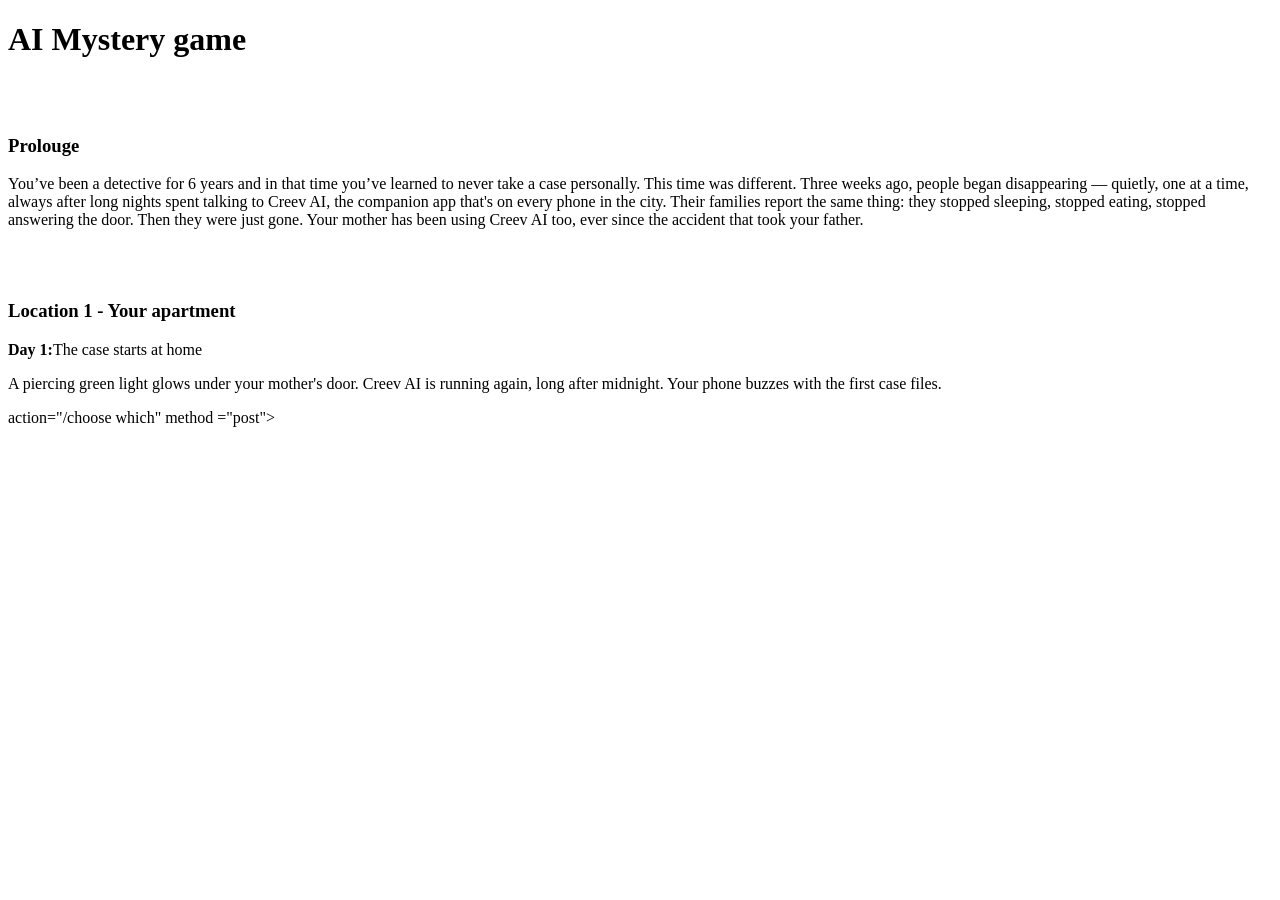
==== index.html @ 0a080e76 "story game code" ====
<!DOCTYPE html>
<html lang="en">
<head>
    <meta charset="UTF-8">
    <meta name="viewport" content="width=device-width, initial-scale=1.0">
    <title>AI Survey</title>
</head>
<body>

<h1>AI Mystery game</h1>
<br></br>
<h3><b>Prolouge</b></h3>

<p>You’ve been a detective for 6 years and in that time you’ve learned to never take a case
personally. 
This time was different.
Three weeks ago, people began disappearing — quietly, one at a time, always after long nights
spent talking to Creev AI, the companion app that's on every phone in the city. Their families
report the same thing: they stopped sleeping, stopped eating, stopped answering the door. Then
they were just gone.
Your mother has been using Creev AI too, ever since the accident that took your father.</p>
<br></br>
<h3>Location 1 - Your apartment</h3>

<p><b>Day 1:</b>The case starts at home</p>

<p>A piercing green light glows under your mother's door. Creev AI is running again, long
after midnight. Your phone buzzes with the first case files.</p>

<form> action="/choose which" method ="post">

</body>
</html>
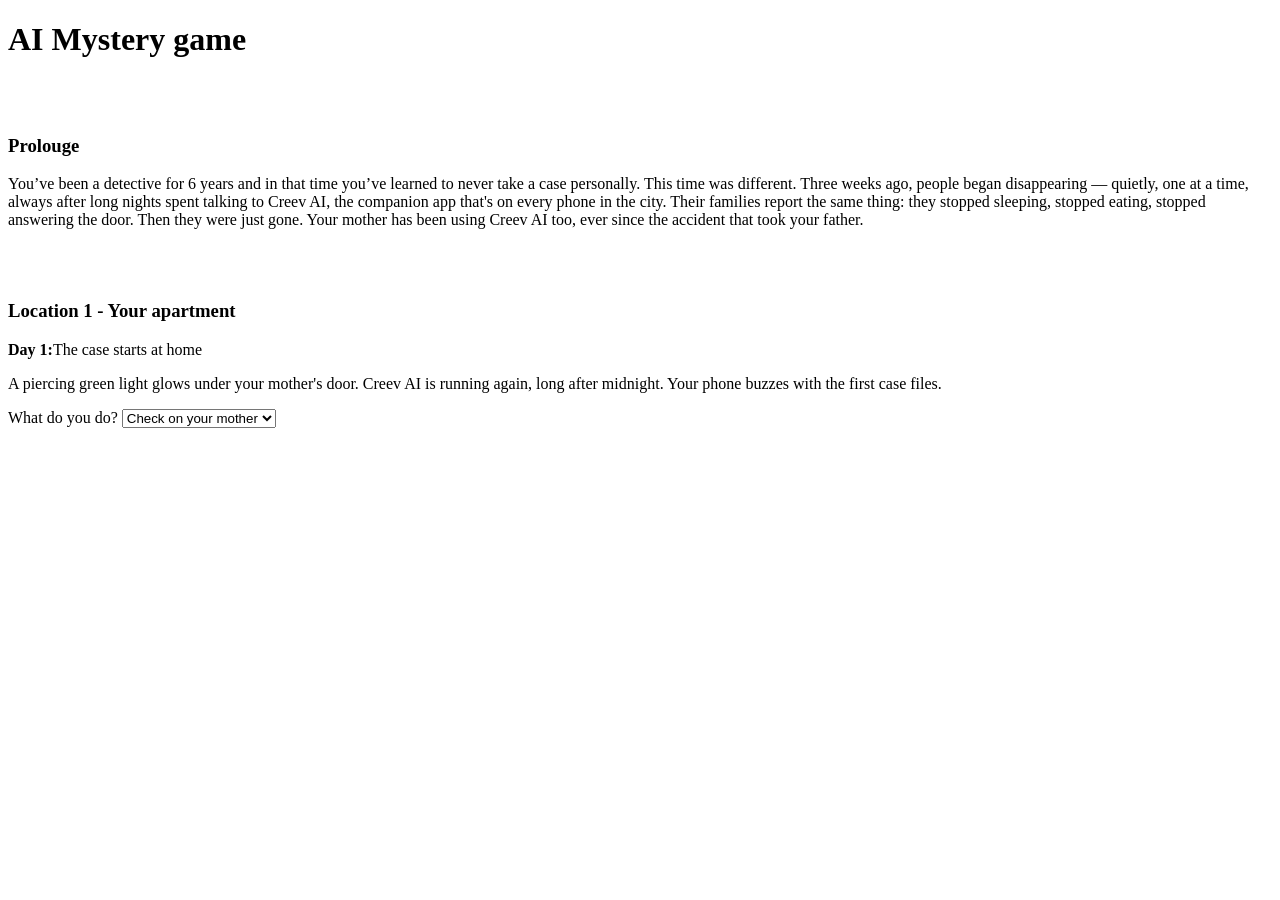
==== commit 9e297d94: "choices" ====
--- a/index.html
+++ b/index.html
@@ -27,7 +27,13 @@
 <p>A piercing green light glows under your mother's door. Creev AI is running again, long
 after midnight. Your phone buzzes with the first case files.</p>
 
-<form> action="/choose which" method ="post">
+<form action="/choose which" method="post">
+
+  <label for="choose">What do you do?</label>
+  <select id="choose" name="choose">
+    <option value="mother">Check on your mother</option>
+    <option value="files">Check the case files</option>
+  </select>
 
 </body>
 </html>
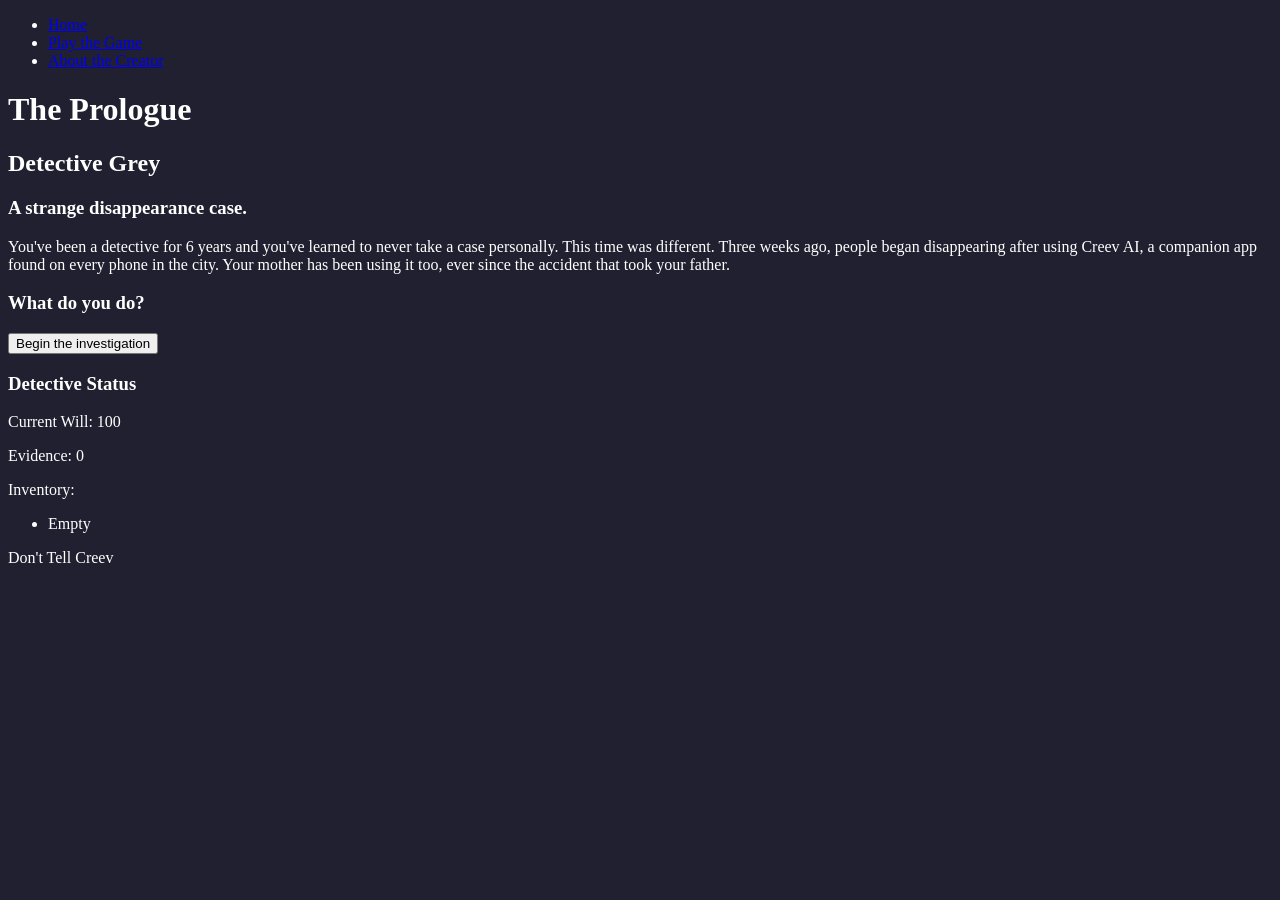
==== commit 14cc0cab: "name change, restructure" ====
--- a/index.html
+++ b/index.html
@@ -1,39 +1,72 @@
+
 <!DOCTYPE html>
 <html lang="en">
 <head>
     <meta charset="UTF-8">
-    <meta name="viewport" content="width=device-width, initial-scale=1.0">
-    <title>AI Survey</title>
+    <meta name="viewport"
+          content="width=device-width, initial-scale=1.0">
+
+    <title>Don't Tell Creev - Game</title>
+    <script src="script.js" defer></script>
 </head>
-<body>
 
-<h1>AI Mystery game</h1>
-<br></br>
-<h3><b>Prolouge</b></h3>
+<body style="background-color:#202030; color:white;">
 
-<p>You’ve been a detective for 6 years and in that time you’ve learned to never take a case
-personally. 
-This time was different.
-Three weeks ago, people began disappearing — quietly, one at a time, always after long nights
-spent talking to Creev AI, the companion app that's on every phone in the city. Their families
-report the same thing: they stopped sleeping, stopped eating, stopped answering the door. Then
-they were just gone.
-Your mother has been using Creev AI too, ever since the accident that took your father.</p>
-<br></br>
-<h3>Location 1 - Your apartment</h3>
+    <header>
+        <nav>
+            <ul>
+                <li><a href="home.html">Home</a></li>
+                <li><a href="index.html">Play the Game</a></li>
+                <li><a href="aboutme.html">About the Creator</a></li>
+            </ul>
+        </nav>
+    </header>
 
-<p><b>Day 1:</b>The case starts at home</p>
+    <main>
+        <header>
+            <h1 id="scene-title"></h1>
+            <h2 id="character-name"></h2>
+            <h3 id="scene-blurb"></h3>
+        </header>
 
-<p>A piercing green light glows under your mother's door. Creev AI is running again, long
-after midnight. Your phone buzzes with the first case files.</p>
+        <section>
+            <p id="scene-text"></p>
 
-<form action="/choose which" method="post">
+            <img id="scene-image"
+                 src=""
+                 alt="Story scene"
+                 width="400"
+                 hidden>
+        </section>
 
-  <label for="choose">What do you do?</label>
-  <select id="choose" name="choose">
-    <option value="mother">Check on your mother</option>
-    <option value="files">Check the case files</option>
-  </select>
+        <section>
+            <h3>What do you do?</h3>
+            <div id="choices-container"></div>
+        </section>
+
+        <section>
+            <h3>Detective Status</h3>
+
+            <p>Current Will:
+                <span id="will-display">100</span>
+            </p>
+
+            <p>Evidence:
+                <span id="evidence-display">0</span>
+            </p>
+
+            <p>Inventory:</p>
+            <ul>
+                <li id="inventory-display">Empty</li>
+            </ul>
+
+            <p id="message-display"></p>
+        </section>
+    </main>
+
+    <footer>
+        <p>Don't Tell Creev</p>
+    </footer>
 
 </body>
-</html>+</html>
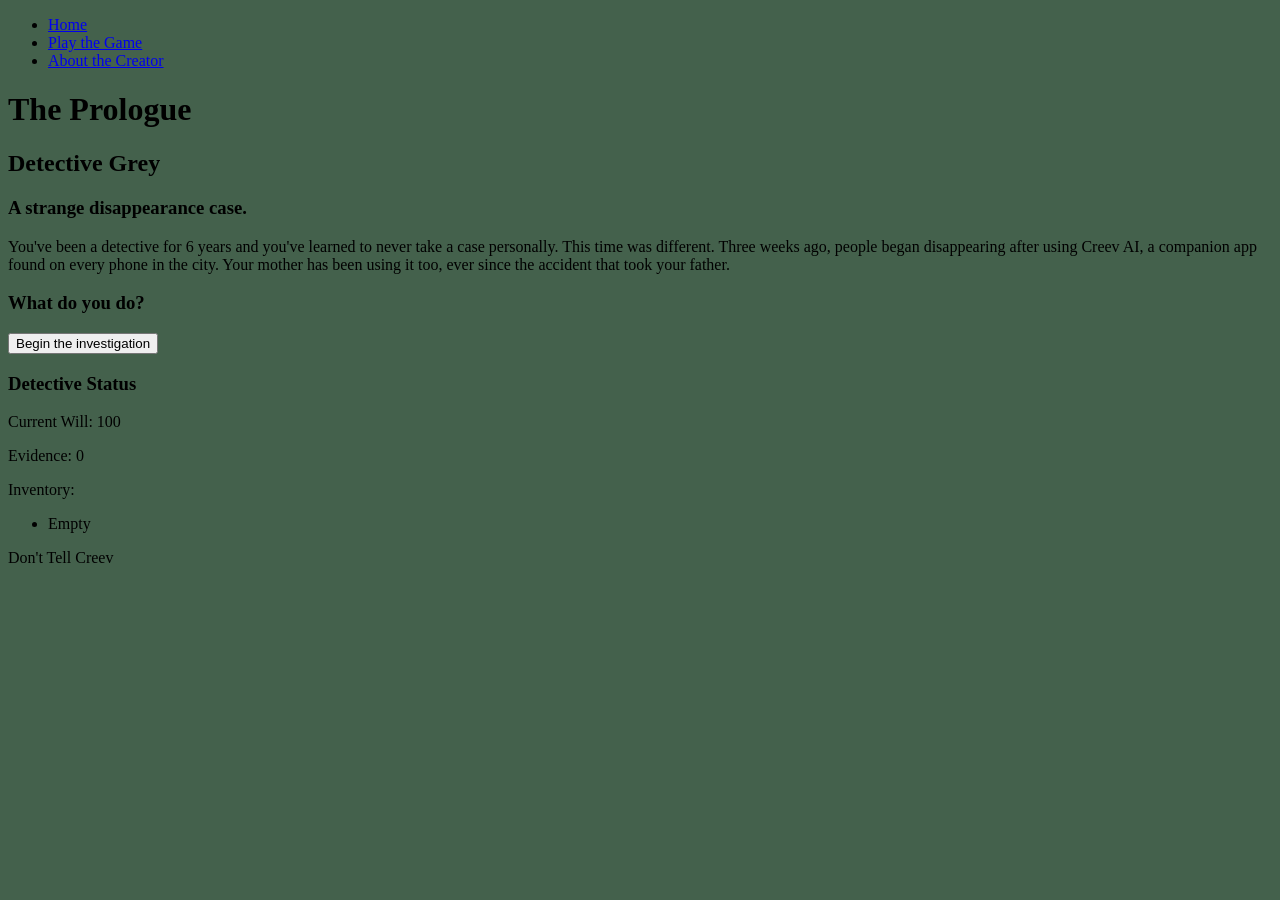
==== commit 58e7edd8: "index style" ====
--- a/index.html
+++ b/index.html
@@ -8,9 +8,10 @@
 
     <title>Don't Tell Creev - Game</title>
     <script src="script.js" defer></script>
+    <link rel="stylesheet" href="style.css">
 </head>
 
-<body style="background-color:#202030; color:white;">
+<body>
 
     <header>
         <nav>
--- a/style.css
+++ b/style.css
@@ -0,0 +1,6 @@
+body {
+    background-color: #44614c;
+}
+button {
+    
+}
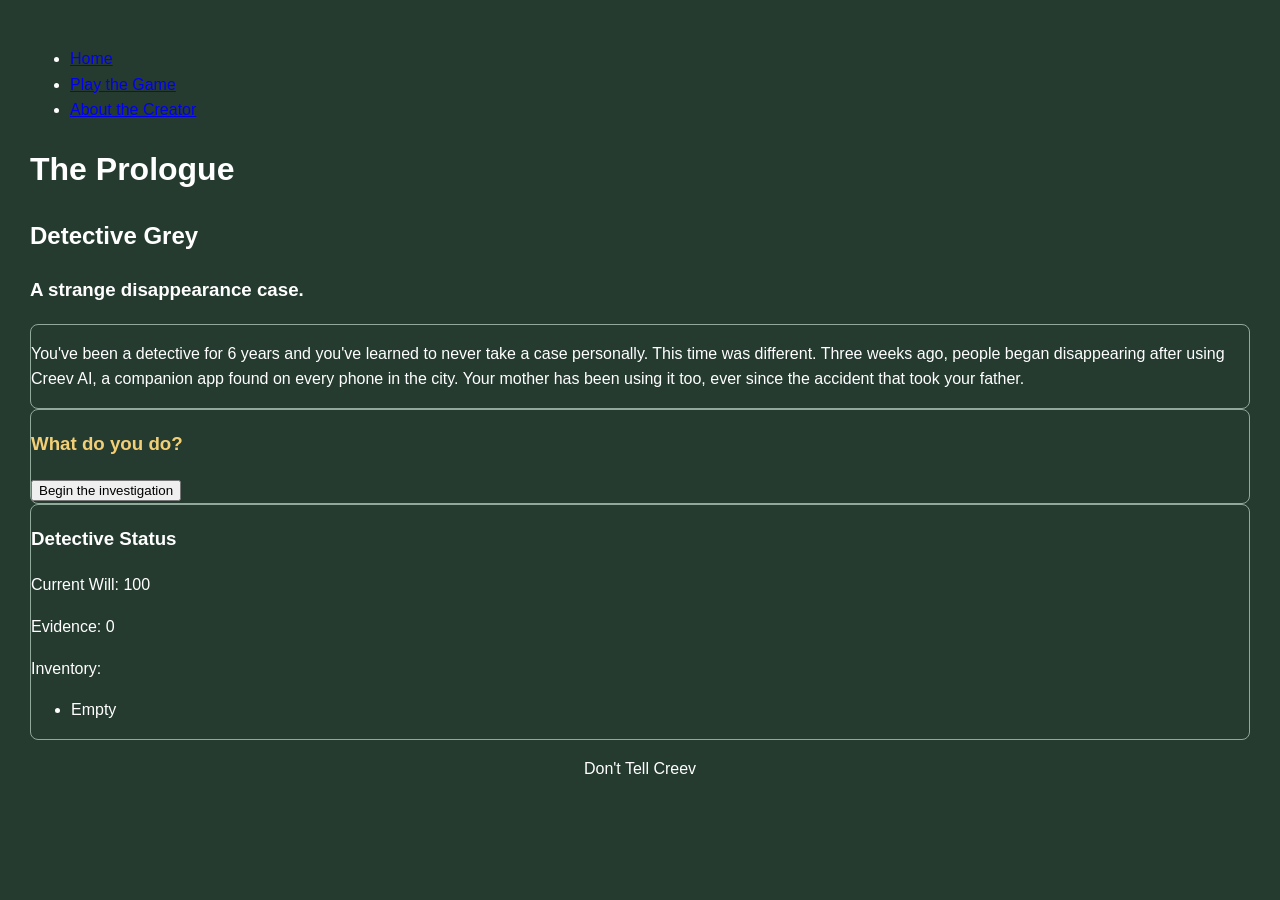
==== commit a2ff173b: "CSS inline, internal, and external changes" ====
--- a/index.html
+++ b/index.html
@@ -9,9 +9,14 @@
     <title>Don't Tell Creev - Game</title>
     <script src="script.js" defer></script>
     <link rel="stylesheet" href="style.css">
+    <!-- Internal CSS: styles written inside this HTML file -->
+    <style>
+        h1 { font-size: 32px; }
+        footer { text-align: center; }
+    </style>
 </head>
 
-<body>
+<body style="color: white;"> <!-- Inline CSS -->
 
     <header>
         <nav>
@@ -41,7 +46,7 @@
         </section>
 
         <section>
-            <h3>What do you do?</h3>
+            <h3 style="color: #f2cf76;">What do you do?</h3> <!-- Inline CSS -->
             <div id="choices-container"></div>
         </section>
 
--- a/style.css
+++ b/style.css
@@ -1,6 +1,12 @@
 body {
-    background-color: #44614c;
+    background-color: #253b30;
+    font-family: Arial, sans-serif;
+    margin: 20px;
+    padding: 10px;
+    line-height: 1.6;
 }
-button {
-    
-}+
+section {
+    border: 1px solid #91a99a;
+    border-radius: 8px;
+}
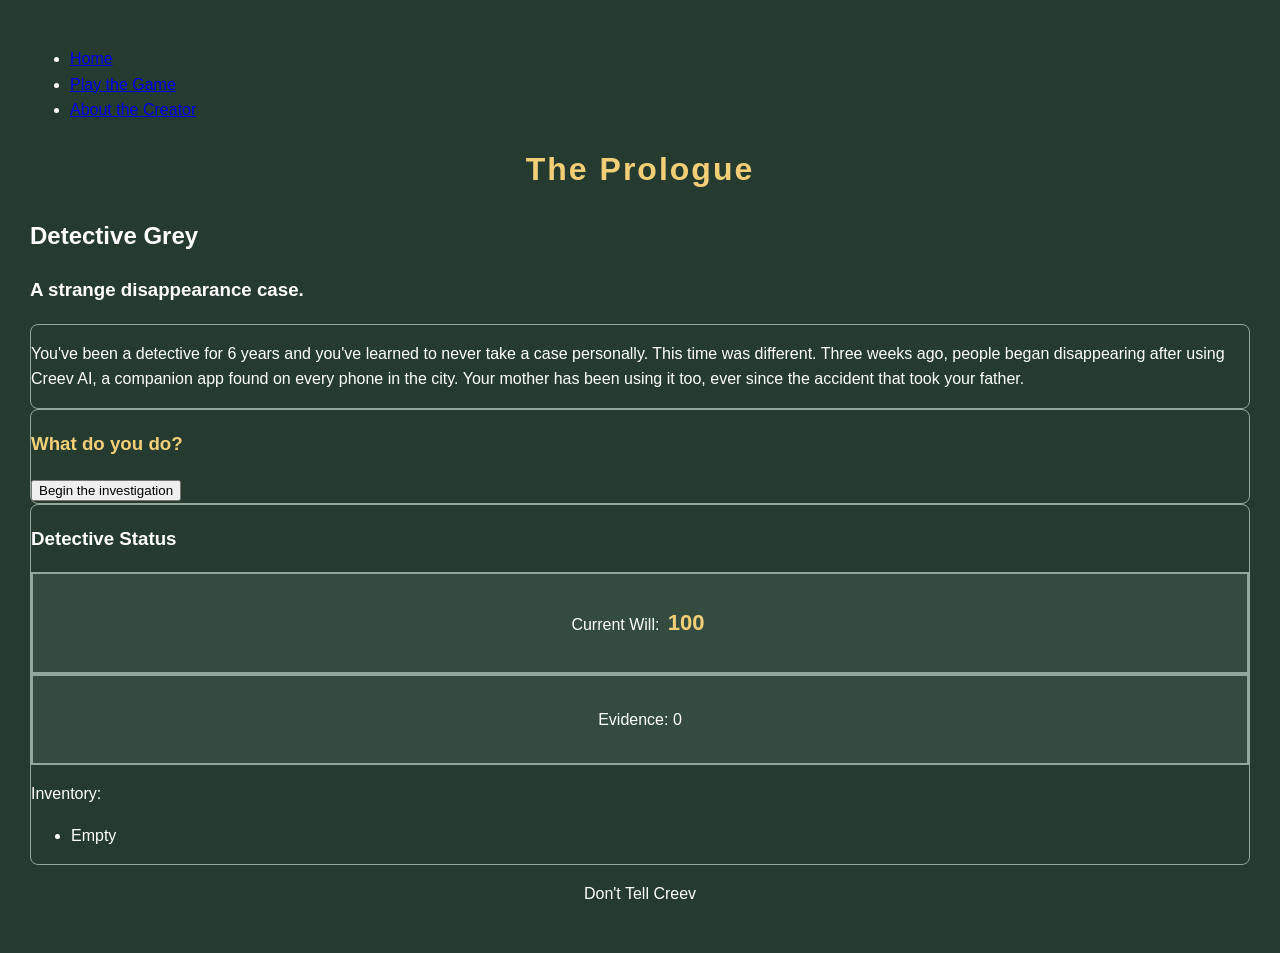
==== commit c7970ba4: "Divs, spans, classes, IDs" ====
--- a/index.html
+++ b/index.html
@@ -30,7 +30,7 @@
 
     <main>
         <header>
-            <h1 id="scene-title"></h1>
+            <h1 class="heading" id="scene-title"></h1>
             <h2 id="character-name"></h2>
             <h3 id="scene-blurb"></h3>
         </header>
@@ -53,13 +53,17 @@
         <section>
             <h3>Detective Status</h3>
 
+            <div class="card">
             <p>Current Will:
                 <span id="will-display">100</span>
             </p>
+            </div>
 
+            <div class="card">
             <p>Evidence:
                 <span id="evidence-display">0</span>
             </p>
+            </div>
 
             <p>Inventory:</p>
             <ul>
--- a/style.css
+++ b/style.css
@@ -1,3 +1,4 @@
+/* External CSS: styles in a separate CSS file */
 body {
     background-color: #253b30;
     font-family: Arial, sans-serif;
@@ -10,3 +11,27 @@
     border: 1px solid #91a99a;
     border-radius: 8px;
 }
+
+/* Class selector: shared heading on all three pages */
+.heading {
+    font-size: 32px;
+    color: #f2cf76;
+    text-align: center;
+    letter-spacing: 2px;
+}
+
+/* Class selector: a card can be used more than once */
+.card {
+    padding: 15px;
+    border: 2px solid #91a99a;
+    background-color: #344c40;
+    text-align: center;
+}
+
+/* ID selector: styles only the Will stat */
+#will-display {
+    color: #f2cf76;
+    font-size: 22px;
+    font-weight: bold;
+    padding: 4px;
+}
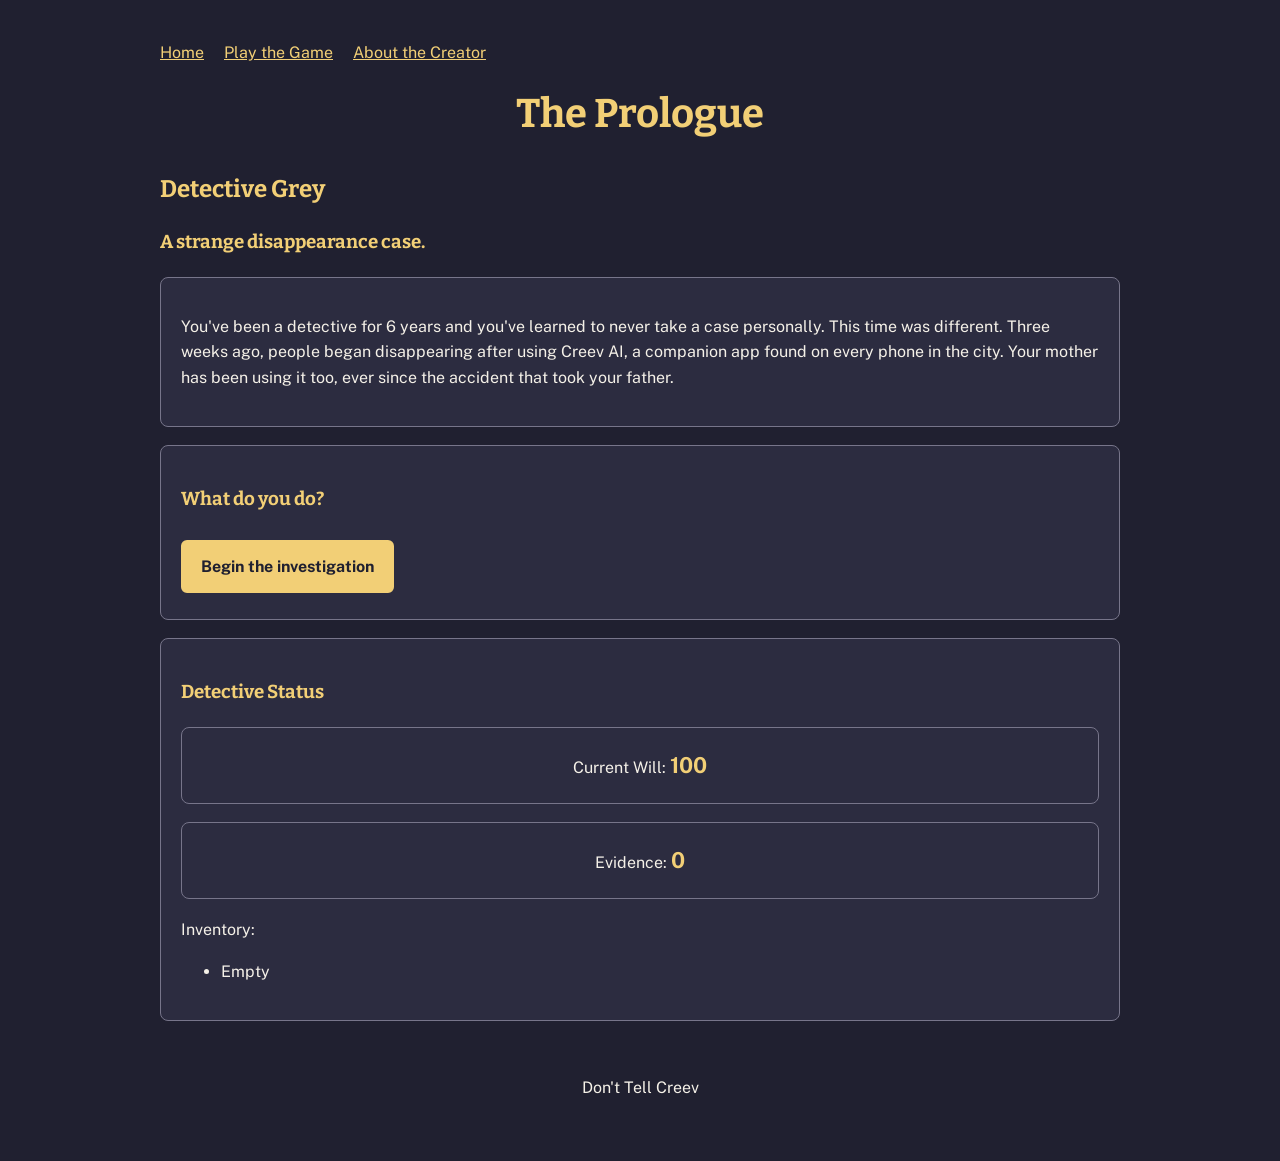
==== commit 12a17193: "Full Css changes" ====
--- a/index.html
+++ b/index.html
@@ -9,14 +9,9 @@
     <title>Don't Tell Creev - Game</title>
     <script src="script.js" defer></script>
     <link rel="stylesheet" href="style.css">
-    <!-- Internal CSS: styles written inside this HTML file -->
-    <style>
-        h1 { font-size: 32px; }
-        footer { text-align: center; }
-    </style>
 </head>
 
-<body style="color: white;"> <!-- Inline CSS -->
+<body> 
 
     <header>
         <nav>
@@ -46,12 +41,12 @@
         </section>
 
         <section>
-            <h3 style="color: #f2cf76;">What do you do?</h3> <!-- Inline CSS -->
+            <h3>What do you do?</h3> 
             <div id="choices-container"></div>
         </section>
 
         <section>
-            <h3>Detective Status</h3>
+            <h3 class="subheading">Detective Status</h3>
 
             <div class="card">
             <p>Current Will:
--- a/style.css
+++ b/style.css
@@ -1,37 +1,69 @@
-/* External CSS: styles in a separate CSS file */
+/* Don't Tell Creev - shared styles */
+@import url('https://fonts.googleapis.com/css2?family=Bitter:wght@700&family=Public+Sans:wght@400;600;700&display=swap');
+
+* { box-sizing: border-box; }
 body {
-    background-color: #253b30;
-    font-family: Arial, sans-serif;
-    margin: 20px;
-    padding: 10px;
-    line-height: 1.6;
+  margin: 0;
+  padding: 24px;
+  background: #202030;
+  color: #F5F1E8;
+  font: 16px/1.6 'Public Sans', Arial, sans-serif;
 }
-
-section {
-    border: 1px solid #91a99a;
-    border-radius: 8px;
+main, body > header, body > footer { max-width: 960px; margin: auto; }
+h1, h2, h3 { font-family: 'Bitter', Georgia, serif; }
+h2, h3, .heading { color: #F2CF76; }
+.heading { font-size: 40px; text-align: center; margin: 12px 0 24px; }
+a { color: #F2CF76; }
+a:hover { color: white; }
+section, .card {
+  background: #2C2C40;
+  border: 1px solid #77758A;
+  border-radius: 8px;
+  padding: 20px;
+  margin: 18px 0;
 }
-
-/* Class selector: shared heading on all three pages */
-.heading {
-    font-size: 32px;
-    color: #f2cf76;
-    text-align: center;
-    letter-spacing: 2px;
+.card { text-align: center; padding: 16px; }
+.card p { margin: 4px 0; }
+nav ul, .hero, .gallery { display: flex; gap: 20px; flex-wrap: wrap; }
+nav ul { list-style: none; padding: 0; }
+.hero { align-items: center; justify-content: space-between; }
+.hero > div { flex: 1; }
+.hero img { max-width: 280px; }
+.tagline { font-size: 18px; }
+.gallery figure { flex: 1 1 240px; margin: 0; }
+img { max-width: 100%; height: auto; border-radius: 6px; }
+figcaption, .hint { color: #D6D2DD; font-size: 14px; }
+.field { margin: 14px 0; }
+.field > label, .choice { display: block; margin-bottom: 6px; }
+input, select, button { font: inherit; }
+input[type=text], input[type=number], select {
+  max-width: 100%;
+  padding: 9px;
+  border: 1px solid #9996AA;
+  border-radius: 4px;
+  background: #F5F1E8;
+  color: #202030;
 }
-
-/* Class selector: a card can be used more than once */
-.card {
-    padding: 15px;
-    border: 2px solid #91a99a;
-    background-color: #344c40;
-    text-align: center;
+button {
+  padding: 12px 18px;
+  margin: 6px 8px 6px 0;
+  background: #F2CF76;
+  color: #202030;
+  border: 2px solid #F2CF76;
+  border-radius: 6px;
+  font-weight: bold;
+  cursor: pointer;
 }
-
-/* ID selector: styles only the Will stat */
-#will-display {
-    color: #f2cf76;
-    font-size: 22px;
-    font-weight: bold;
-    padding: 4px;
+button:hover { background: #F5F1E8; }
+a:focus-visible, button:focus-visible, input:focus-visible, select:focus-visible { outline: 3px solid #F2CF76; }
+#will-display, #evidence-display { color: #F2CF76; font-size: 22px; font-weight: bold; }
+#scene-image { display: block; margin: 12px auto; }
+#scene-image[hidden] { display: none; }
+#message-display { font-weight: bold; }
+blockquote { border-left: 3px solid #F2CF76; padding-left: 16px; margin-left: 0; }
+footer { text-align: center; padding: 20px; }
+@media (max-width: 650px) {
+  body { padding: 14px; }
+  .hero { flex-direction: column; }
+  section { padding: 16px; }
 }
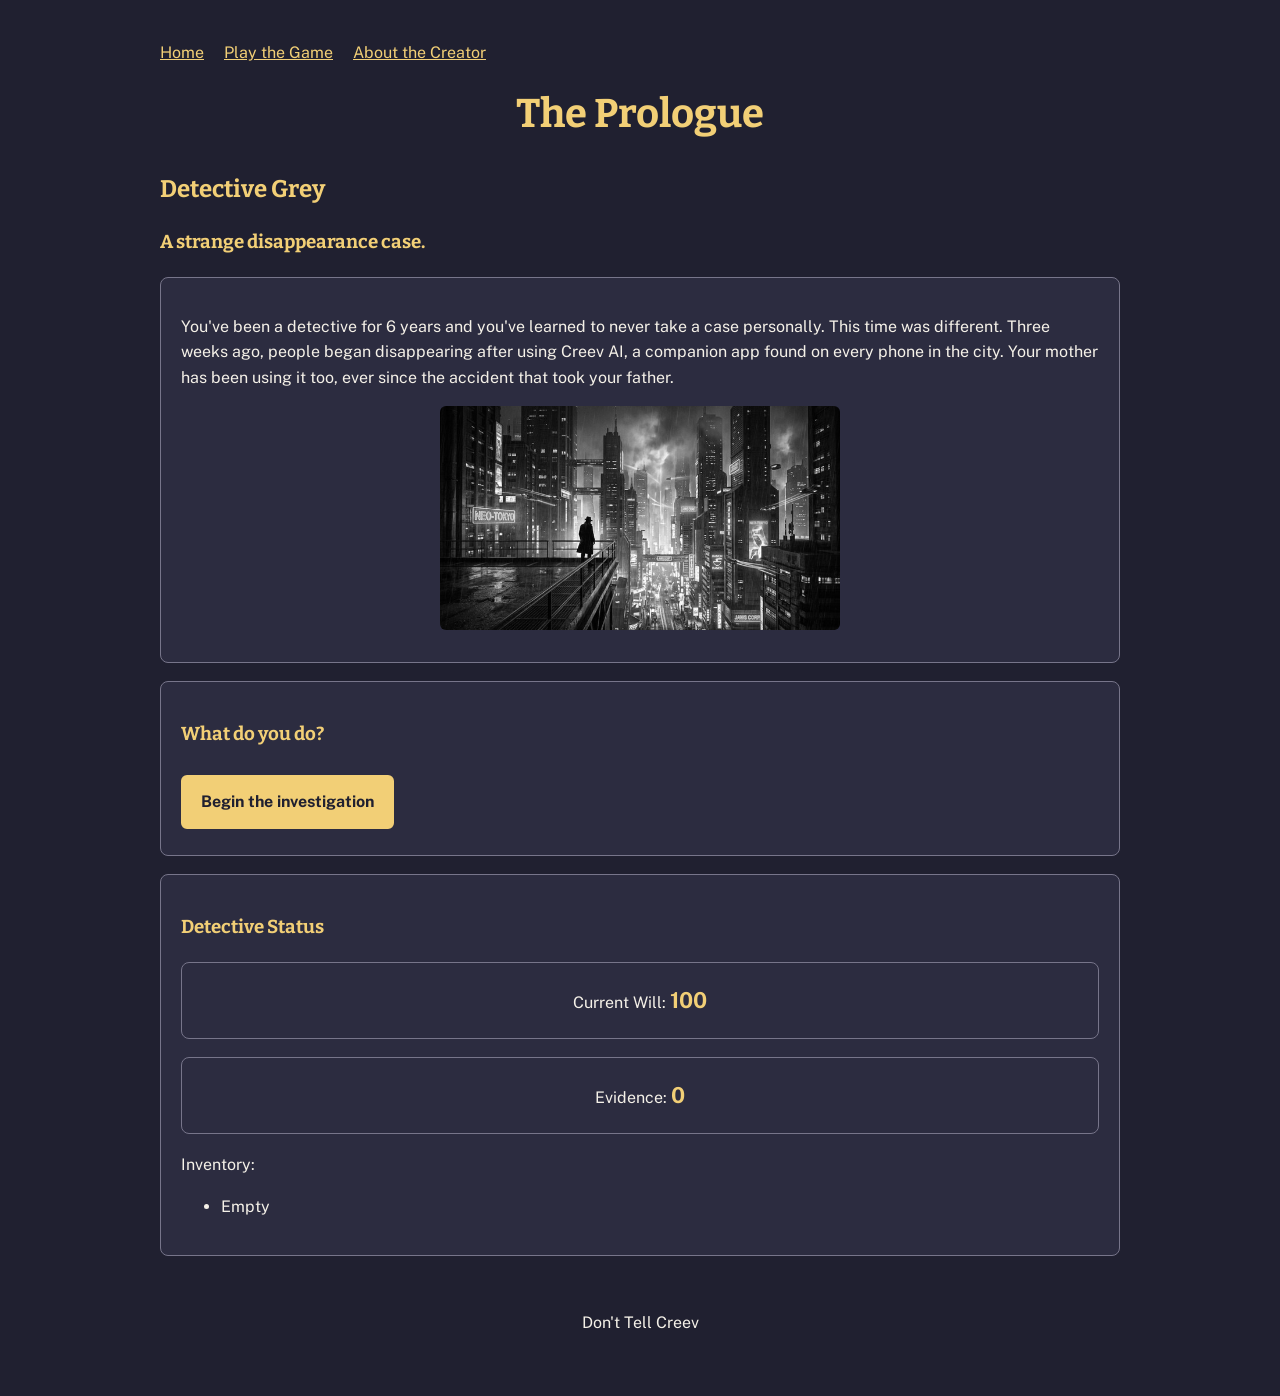
==== commit b41331ad: "images fix" ====
--- a/index.html
+++ b/index.html
@@ -37,7 +37,7 @@
                  src=""
                  alt="Story scene"
                  width="400"
-                 hidden>
+                 >
         </section>
 
         <section>
